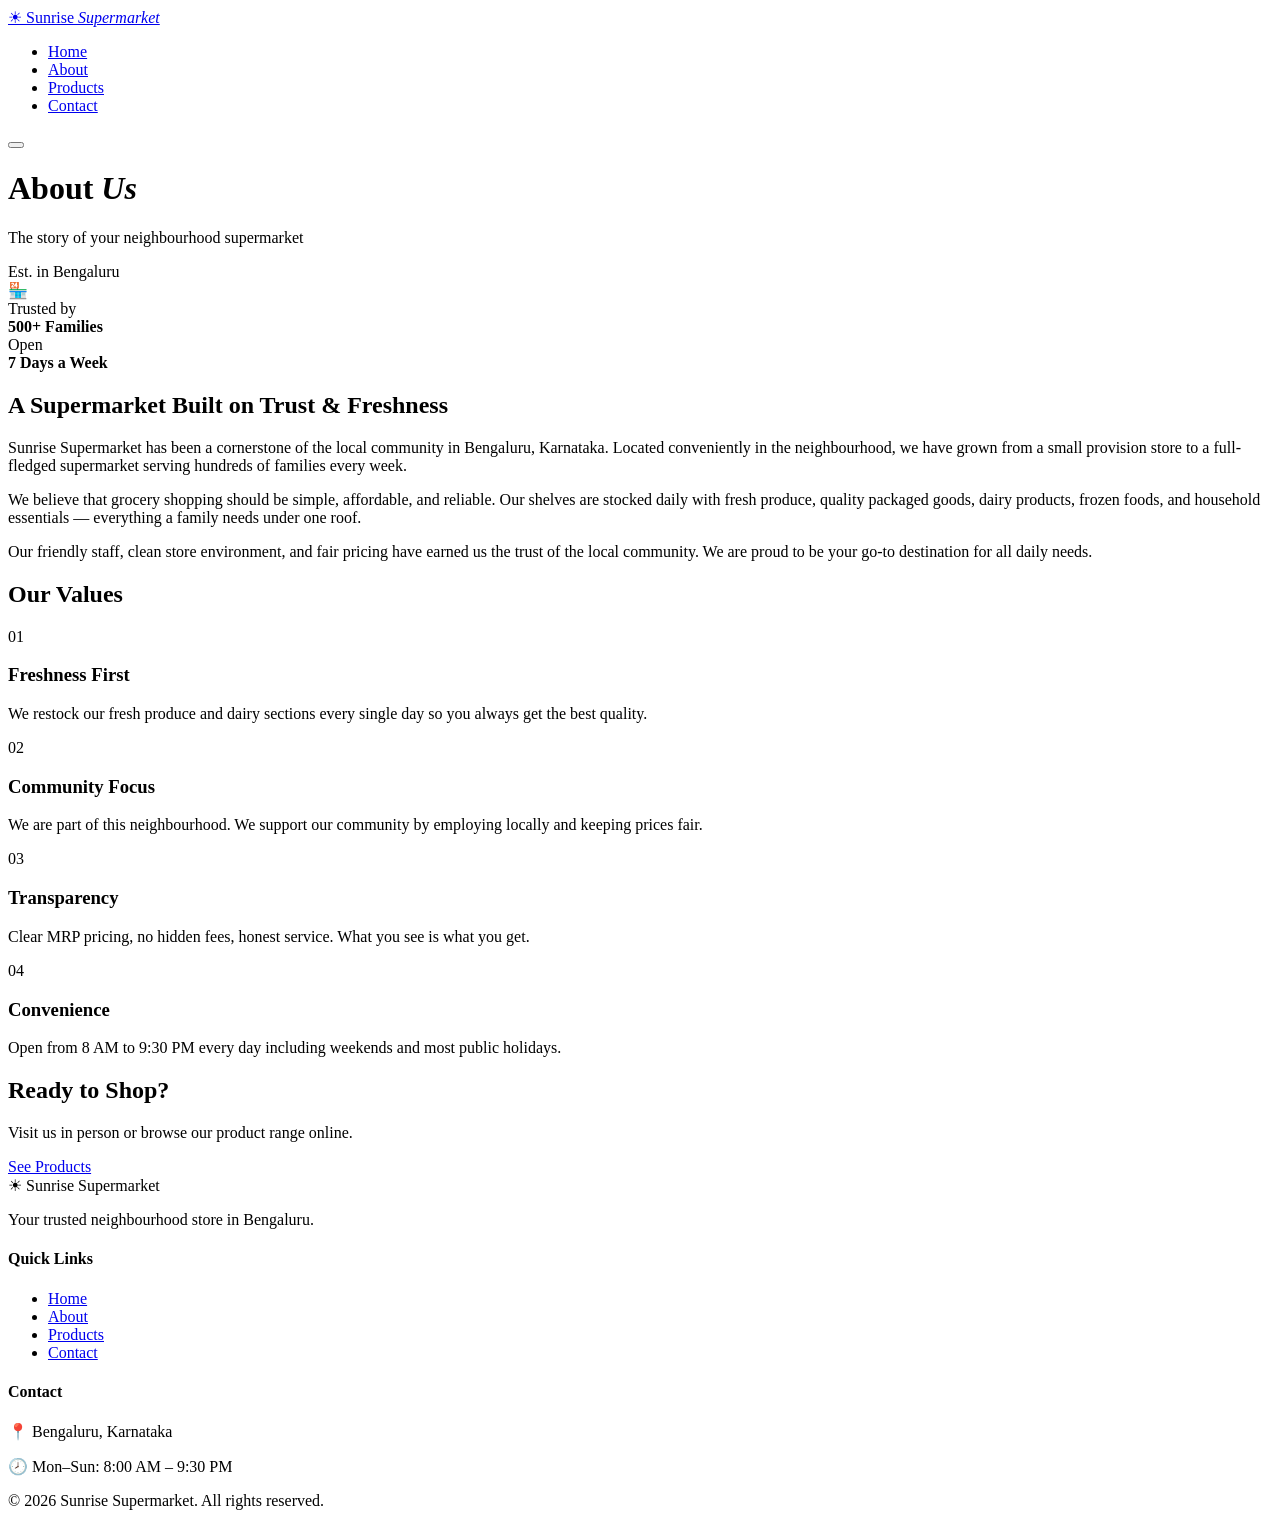
==== about.html @ eb3994ec "Add files via upload" ====
<!DOCTYPE html>
<html lang="en">
<head>
  <meta charset="UTF-8" />
  <meta name="viewport" content="width=device-width, initial-scale=1.0" />
  <title>About Us – Sunrise Supermarket</title>
  <link rel="stylesheet" href="css/style.css" />
  <link rel="preconnect" href="https://fonts.googleapis.com" />
  <link href="https://fonts.googleapis.com/css2?family=Playfair+Display:wght@700;900&family=DM+Sans:wght@300;400;500&display=swap" rel="stylesheet" />
</head>
<body>

  <nav class="navbar" id="navbar">
    <div class="nav-inner">
      <a href="index.html" class="logo">
        <span class="logo-sun">☀</span>
        <span>Sunrise <em>Supermarket</em></span>
      </a>
      <ul class="nav-links" id="navLinks">
        <li><a href="index.html">Home</a></li>
        <li><a href="about.html" class="active">About</a></li>
        <li><a href="products.html">Products</a></li>
        <li><a href="contact.html">Contact</a></li>
      </ul>
      <button class="hamburger" id="hamburger" aria-label="Menu">
        <span></span><span></span><span></span>
      </button>
    </div>
  </nav>

  <div class="page-header">
    <h1>About <em>Us</em></h1>
    <p>The story of your neighbourhood supermarket</p>
  </div>

  <section class="about-section">
    <div class="container about-grid">
      <div class="about-visual">
        <div class="about-badge">Est. in Bengaluru</div>
        <div class="about-graphic">
          <div class="big-emoji">🏪</div>
          <div class="stat-chip">Trusted by<br><strong>500+ Families</strong></div>
          <div class="stat-chip sc2">Open<br><strong>7 Days a Week</strong></div>
        </div>
      </div>
      <div class="about-text">
        <h2>A Supermarket Built on Trust &amp; Freshness</h2>
        <p>Sunrise Supermarket has been a cornerstone of the local community in Bengaluru, Karnataka. Located conveniently in the neighbourhood, we have grown from a small provision store to a full-fledged supermarket serving hundreds of families every week.</p>
        <p>We believe that grocery shopping should be simple, affordable, and reliable. Our shelves are stocked daily with fresh produce, quality packaged goods, dairy products, frozen foods, and household essentials — everything a family needs under one roof.</p>
        <p>Our friendly staff, clean store environment, and fair pricing have earned us the trust of the local community. We are proud to be your go-to destination for all daily needs.</p>
      </div>
    </div>
  </section>

  <section class="values-section">
    <div class="container">
      <h2 class="section-title">Our Values</h2>
      <div class="values-grid">
        <div class="value-card">
          <div class="val-num">01</div>
          <h3>Freshness First</h3>
          <p>We restock our fresh produce and dairy sections every single day so you always get the best quality.</p>
        </div>
        <div class="value-card">
          <div class="val-num">02</div>
          <h3>Community Focus</h3>
          <p>We are part of this neighbourhood. We support our community by employing locally and keeping prices fair.</p>
        </div>
        <div class="value-card">
          <div class="val-num">03</div>
          <h3>Transparency</h3>
          <p>Clear MRP pricing, no hidden fees, honest service. What you see is what you get.</p>
        </div>
        <div class="value-card">
          <div class="val-num">04</div>
          <h3>Convenience</h3>
          <p>Open from 8 AM to 9:30 PM every day including weekends and most public holidays.</p>
        </div>
      </div>
    </div>
  </section>

  <section class="cta-strip">
    <div class="container">
      <h2>Ready to Shop?</h2>
      <p>Visit us in person or browse our product range online.</p>
      <a href="products.html" class="btn btn-primary">See Products</a>
    </div>
  </section>

  <footer class="footer">
    <div class="container footer-inner">
      <div class="footer-brand">
        <span class="logo-sun">☀</span>
        <span>Sunrise Supermarket</span>
        <p>Your trusted neighbourhood store in Bengaluru.</p>
      </div>
      <div class="footer-links">
        <h4>Quick Links</h4>
        <ul>
          <li><a href="index.html">Home</a></li>
          <li><a href="about.html">About</a></li>
          <li><a href="products.html">Products</a></li>
          <li><a href="contact.html">Contact</a></li>
        </ul>
      </div>
      <div class="footer-contact">
        <h4>Contact</h4>
        <p>📍 Bengaluru, Karnataka</p>
        <p>🕗 Mon–Sun: 8:00 AM – 9:30 PM</p>
      </div>
    </div>
    <div class="footer-bottom">
      <p>© 2026 Sunrise Supermarket. All rights reserved.</p>
    </div>
  </footer>

  <script src="js/main.js"></script>
</body>
</html>
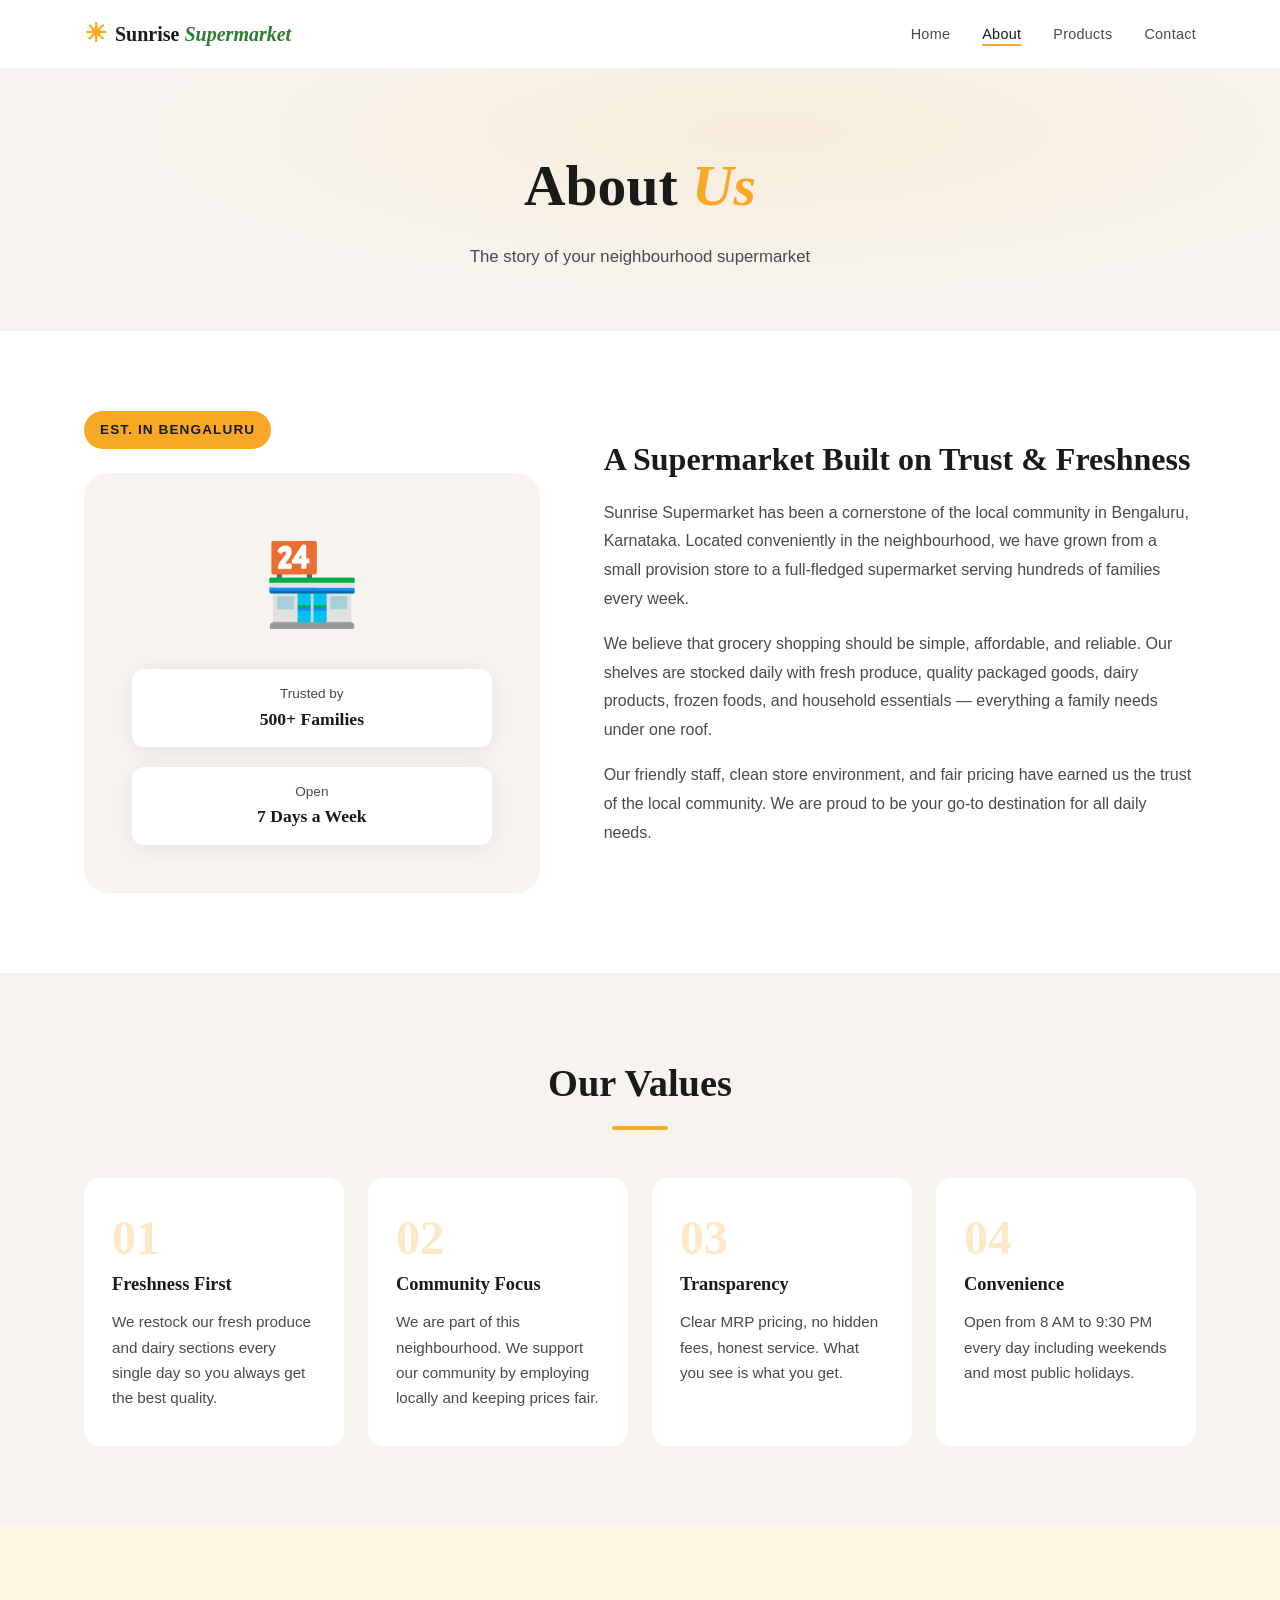
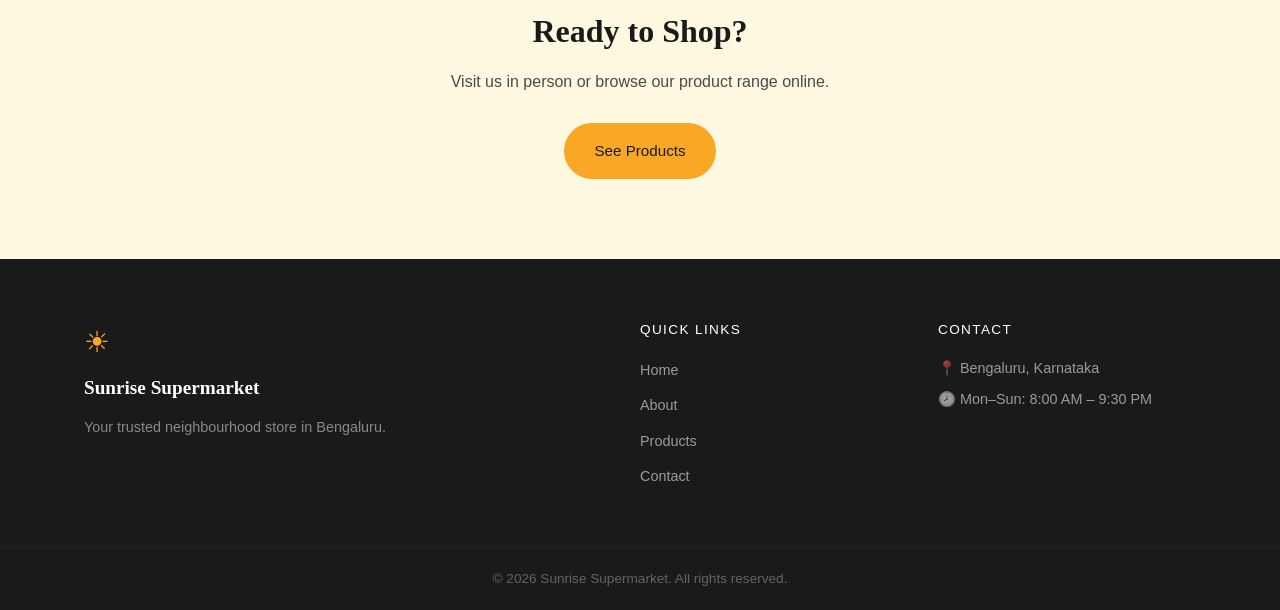
==== commit 75d2656c: "Update stylesheet and script paths in about.html" ====
--- a/about.html
+++ b/about.html
@@ -4,7 +4,7 @@
   <meta charset="UTF-8" />
   <meta name="viewport" content="width=device-width, initial-scale=1.0" />
   <title>About Us – Sunrise Supermarket</title>
-  <link rel="stylesheet" href="css/style.css" />
+  <link rel="stylesheet" href="style.css" />
   <link rel="preconnect" href="https://fonts.googleapis.com" />
   <link href="https://fonts.googleapis.com/css2?family=Playfair+Display:wght@700;900&family=DM+Sans:wght@300;400;500&display=swap" rel="stylesheet" />
 </head>
@@ -115,6 +115,6 @@
     </div>
   </footer>
 
-  <script src="js/main.js"></script>
+  <script src="main.js"></script>
 </body>
 </html>
--- a/style.css
+++ b/style.css
@@ -0,0 +1,984 @@
+/* ===== CSS VARIABLES ===== */
+:root {
+  --sun: #F9A825;
+  --sun-light: #FFF8E1;
+  --green: #2E7D32;
+  --green-light: #E8F5E9;
+  --dark: #1A1A1A;
+  --mid: #4A4A4A;
+  --light: #F7F4EF;
+  --white: #FFFFFF;
+  --radius: 16px;
+  --shadow: 0 4px 24px rgba(0,0,0,0.08);
+  --shadow-lg: 0 8px 40px rgba(0,0,0,0.12);
+  --font-display: 'Playfair Display', Georgia, serif;
+  --font-body: 'DM Sans', sans-serif;
+  --transition: all 0.3s cubic-bezier(0.4, 0, 0.2, 1);
+}
+
+/* ===== RESET & BASE ===== */
+*, *::before, *::after { box-sizing: border-box; margin: 0; padding: 0; }
+
+html { scroll-behavior: smooth; }
+
+body {
+  font-family: var(--font-body);
+  color: var(--dark);
+  background: var(--white);
+  line-height: 1.6;
+  overflow-x: hidden;
+}
+
+a { text-decoration: none; color: inherit; }
+ul { list-style: none; }
+img { max-width: 100%; }
+
+.container {
+  max-width: 1160px;
+  margin: 0 auto;
+  padding: 0 24px;
+}
+
+/* ===== NAVBAR ===== */
+.navbar {
+  position: fixed;
+  top: 0; left: 0; right: 0;
+  z-index: 1000;
+  background: rgba(255,255,255,0.95);
+  backdrop-filter: blur(12px);
+  border-bottom: 1px solid rgba(0,0,0,0.06);
+  transition: var(--transition);
+}
+
+.navbar.scrolled {
+  box-shadow: var(--shadow);
+}
+
+.nav-inner {
+  max-width: 1160px;
+  margin: 0 auto;
+  padding: 0 24px;
+  height: 68px;
+  display: flex;
+  align-items: center;
+  justify-content: space-between;
+}
+
+.logo {
+  display: flex;
+  align-items: center;
+  gap: 8px;
+  font-family: var(--font-display);
+  font-size: 1.25rem;
+  font-weight: 700;
+  color: var(--dark);
+}
+
+.logo-sun {
+  font-size: 1.6rem;
+  color: var(--sun);
+  animation: spin-slow 8s linear infinite;
+}
+
+@keyframes spin-slow {
+  from { transform: rotate(0deg); }
+  to { transform: rotate(360deg); }
+}
+
+.logo em {
+  font-style: italic;
+  color: var(--green);
+}
+
+.nav-links {
+  display: flex;
+  gap: 32px;
+}
+
+.nav-links a {
+  font-size: 0.9rem;
+  font-weight: 500;
+  color: var(--mid);
+  letter-spacing: 0.02em;
+  position: relative;
+  transition: var(--transition);
+}
+
+.nav-links a::after {
+  content: '';
+  position: absolute;
+  bottom: -4px; left: 0; right: 0;
+  height: 2px;
+  background: var(--sun);
+  transform: scaleX(0);
+  transition: var(--transition);
+}
+
+.nav-links a:hover, .nav-links a.active {
+  color: var(--dark);
+}
+
+.nav-links a:hover::after, .nav-links a.active::after {
+  transform: scaleX(1);
+}
+
+.hamburger {
+  display: none;
+  flex-direction: column;
+  gap: 5px;
+  background: none;
+  border: none;
+  cursor: pointer;
+  padding: 4px;
+}
+
+.hamburger span {
+  display: block;
+  width: 24px; height: 2px;
+  background: var(--dark);
+  border-radius: 2px;
+  transition: var(--transition);
+}
+
+/* ===== HERO ===== */
+.hero {
+  min-height: 100vh;
+  display: flex;
+  align-items: center;
+  justify-content: space-between;
+  padding: 100px 48px 60px;
+  max-width: 1160px;
+  margin: 0 auto;
+  gap: 40px;
+  position: relative;
+}
+
+.hero-bg {
+  position: fixed;
+  top: 0; left: 0; right: 0; bottom: 0;
+  z-index: -1;
+  background:
+    radial-gradient(ellipse at 80% 20%, rgba(249,168,37,0.08) 0%, transparent 50%),
+    radial-gradient(ellipse at 20% 80%, rgba(46,125,50,0.06) 0%, transparent 50%),
+    var(--light);
+}
+
+.hero-content {
+  flex: 1;
+  max-width: 560px;
+}
+
+.hero-tag {
+  display: inline-block;
+  background: var(--sun-light);
+  color: var(--green);
+  font-size: 0.85rem;
+  font-weight: 500;
+  padding: 6px 14px;
+  border-radius: 50px;
+  margin-bottom: 20px;
+  border: 1px solid rgba(46,125,50,0.2);
+}
+
+.hero h1 {
+  font-family: var(--font-display);
+  font-size: clamp(2.4rem, 5vw, 3.8rem);
+  line-height: 1.15;
+  color: var(--dark);
+  margin-bottom: 20px;
+  font-weight: 900;
+}
+
+.hero h1 em {
+  color: var(--sun);
+  font-style: italic;
+}
+
+.hero-sub {
+  font-size: 1.05rem;
+  color: var(--mid);
+  line-height: 1.7;
+  margin-bottom: 36px;
+  max-width: 440px;
+}
+
+.hero-btns {
+  display: flex;
+  gap: 16px;
+  flex-wrap: wrap;
+}
+
+.hero-visual {
+  display: grid;
+  grid-template-columns: 1fr 1fr;
+  gap: 16px;
+  flex-shrink: 0;
+}
+
+.fruit-card {
+  width: 120px;
+  height: 120px;
+  background: var(--white);
+  border-radius: var(--radius);
+  box-shadow: var(--shadow-lg);
+  display: flex;
+  align-items: center;
+  justify-content: center;
+  font-size: 3rem;
+  transition: var(--transition);
+  animation: float 3s ease-in-out infinite;
+}
+
+.fruit-card:hover { transform: scale(1.08); }
+.fc2 { animation-delay: 0.5s; }
+.fc3 { animation-delay: 1s; }
+.fc4 { animation-delay: 1.5s; }
+
+@keyframes float {
+  0%, 100% { transform: translateY(0); }
+  50% { transform: translateY(-8px); }
+}
+
+/* ===== BUTTONS ===== */
+.btn {
+  display: inline-flex;
+  align-items: center;
+  gap: 8px;
+  padding: 14px 28px;
+  border-radius: 50px;
+  font-family: var(--font-body);
+  font-size: 0.95rem;
+  font-weight: 500;
+  cursor: pointer;
+  transition: var(--transition);
+  border: 2px solid transparent;
+}
+
+.btn-primary {
+  background: var(--sun);
+  color: var(--dark);
+  border-color: var(--sun);
+}
+
+.btn-primary:hover {
+  background: #e69900;
+  border-color: #e69900;
+  transform: translateY(-2px);
+  box-shadow: 0 8px 24px rgba(249,168,37,0.35);
+}
+
+.btn-outline {
+  background: transparent;
+  color: var(--dark);
+  border-color: var(--dark);
+}
+
+.btn-outline:hover {
+  background: var(--dark);
+  color: var(--white);
+  transform: translateY(-2px);
+}
+
+.full-w { width: 100%; justify-content: center; }
+
+/* ===== SECTION TITLE ===== */
+.section-title {
+  font-family: var(--font-display);
+  font-size: clamp(1.8rem, 3vw, 2.6rem);
+  font-weight: 700;
+  text-align: center;
+  margin-bottom: 48px;
+  color: var(--dark);
+  position: relative;
+}
+
+.section-title.light { color: var(--white); }
+
+.section-title::after {
+  content: '';
+  display: block;
+  width: 56px;
+  height: 4px;
+  background: var(--sun);
+  border-radius: 2px;
+  margin: 12px auto 0;
+}
+
+/* ===== FEATURES ===== */
+.features {
+  padding: 100px 0;
+  background: var(--white);
+}
+
+.features-grid {
+  display: grid;
+  grid-template-columns: repeat(auto-fit, minmax(240px, 1fr));
+  gap: 24px;
+}
+
+.feature-card {
+  background: var(--light);
+  border-radius: var(--radius);
+  padding: 36px 28px;
+  transition: var(--transition);
+  border: 1px solid transparent;
+}
+
+.feature-card:hover {
+  transform: translateY(-6px);
+  box-shadow: var(--shadow-lg);
+  border-color: var(--sun);
+}
+
+.feat-icon {
+  font-size: 2.4rem;
+  margin-bottom: 16px;
+}
+
+.feature-card h3 {
+  font-family: var(--font-display);
+  font-size: 1.2rem;
+  margin-bottom: 10px;
+  font-weight: 700;
+}
+
+.feature-card p {
+  color: var(--mid);
+  font-size: 0.95rem;
+  line-height: 1.6;
+}
+
+/* ===== CATEGORIES ===== */
+.categories {
+  padding: 80px 0;
+  background: var(--light);
+}
+
+.cat-grid {
+  display: grid;
+  grid-template-columns: repeat(auto-fit, minmax(160px, 1fr));
+  gap: 16px;
+}
+
+.cat-card {
+  background: var(--cat-color, #fff);
+  border-radius: var(--radius);
+  padding: 32px 20px;
+  text-align: center;
+  transition: var(--transition);
+  display: block;
+  border: 2px solid transparent;
+}
+
+.cat-card:hover {
+  transform: translateY(-4px);
+  box-shadow: var(--shadow);
+  border-color: var(--sun);
+}
+
+.cat-emoji {
+  font-size: 2.4rem;
+  display: block;
+  margin-bottom: 12px;
+}
+
+.cat-card h3 {
+  font-size: 0.9rem;
+  font-weight: 500;
+  color: var(--dark);
+}
+
+/* ===== TESTIMONIALS ===== */
+.testimonials {
+  padding: 100px 0;
+  background: var(--green);
+}
+
+.testi-grid {
+  display: grid;
+  grid-template-columns: repeat(auto-fit, minmax(280px, 1fr));
+  gap: 24px;
+}
+
+.testi-card {
+  background: rgba(255,255,255,0.12);
+  backdrop-filter: blur(8px);
+  border: 1px solid rgba(255,255,255,0.2);
+  border-radius: var(--radius);
+  padding: 32px 28px;
+  color: var(--white);
+  transition: var(--transition);
+}
+
+.testi-card:hover {
+  background: rgba(255,255,255,0.18);
+  transform: translateY(-4px);
+}
+
+.testi-card p {
+  font-size: 1rem;
+  line-height: 1.7;
+  margin-bottom: 20px;
+  font-style: italic;
+  opacity: 0.9;
+}
+
+.testi-author {
+  display: flex;
+  align-items: center;
+  gap: 12px;
+  margin-bottom: 12px;
+}
+
+.avatar {
+  width: 42px; height: 42px;
+  background: var(--sun);
+  border-radius: 50%;
+  display: flex;
+  align-items: center;
+  justify-content: center;
+  font-weight: 700;
+  font-size: 1.1rem;
+  color: var(--dark);
+  flex-shrink: 0;
+}
+
+.testi-author strong {
+  display: block;
+  font-size: 0.95rem;
+}
+
+.testi-author span {
+  font-size: 0.8rem;
+  opacity: 0.7;
+}
+
+.stars {
+  color: var(--sun);
+  font-size: 1rem;
+  letter-spacing: 2px;
+}
+
+/* ===== CTA STRIP ===== */
+.cta-strip {
+  padding: 80px 0;
+  background: var(--sun-light);
+  text-align: center;
+}
+
+.cta-strip h2 {
+  font-family: var(--font-display);
+  font-size: 2rem;
+  font-weight: 700;
+  margin-bottom: 12px;
+}
+
+.cta-strip p {
+  color: var(--mid);
+  margin-bottom: 28px;
+  font-size: 1rem;
+}
+
+/* ===== FOOTER ===== */
+.footer {
+  background: var(--dark);
+  color: rgba(255,255,255,0.8);
+  padding: 60px 0 0;
+}
+
+.footer-inner {
+  display: grid;
+  grid-template-columns: 2fr 1fr 1fr;
+  gap: 40px;
+  padding-bottom: 48px;
+}
+
+.footer-brand {
+  display: flex;
+  flex-direction: column;
+  gap: 8px;
+}
+
+.footer-brand .logo-sun {
+  font-size: 1.8rem;
+}
+
+.footer-brand span:last-of-type {
+  font-family: var(--font-display);
+  font-size: 1.2rem;
+  color: var(--white);
+  font-weight: 700;
+}
+
+.footer-brand p {
+  font-size: 0.9rem;
+  opacity: 0.6;
+  margin-top: 4px;
+}
+
+.footer-links h4, .footer-contact h4 {
+  color: var(--white);
+  font-size: 0.85rem;
+  text-transform: uppercase;
+  letter-spacing: 0.1em;
+  margin-bottom: 16px;
+  font-weight: 500;
+}
+
+.footer-links li {
+  margin-bottom: 10px;
+}
+
+.footer-links a {
+  font-size: 0.9rem;
+  opacity: 0.7;
+  transition: var(--transition);
+}
+
+.footer-links a:hover {
+  opacity: 1;
+  color: var(--sun);
+}
+
+.footer-contact p {
+  font-size: 0.9rem;
+  opacity: 0.7;
+  margin-bottom: 8px;
+}
+
+.footer-bottom {
+  border-top: 1px solid rgba(255,255,255,0.1);
+  text-align: center;
+  padding: 20px;
+  font-size: 0.85rem;
+  opacity: 0.4;
+}
+
+/* ===== PAGE HEADER ===== */
+.page-header {
+  padding: 140px 48px 60px;
+  text-align: center;
+  background: var(--light);
+  background-image: radial-gradient(ellipse at 60% 40%, rgba(249,168,37,0.1) 0%, transparent 60%);
+}
+
+.page-header h1 {
+  font-family: var(--font-display);
+  font-size: clamp(2.4rem, 5vw, 3.6rem);
+  font-weight: 900;
+  margin-bottom: 12px;
+}
+
+.page-header h1 em {
+  color: var(--sun);
+  font-style: italic;
+}
+
+.page-header p {
+  font-size: 1.05rem;
+  color: var(--mid);
+}
+
+/* ===== ABOUT PAGE ===== */
+.about-section {
+  padding: 80px 0;
+}
+
+.about-grid {
+  display: grid;
+  grid-template-columns: 1fr 1.3fr;
+  gap: 64px;
+  align-items: center;
+}
+
+.about-visual {
+  position: relative;
+}
+
+.about-badge {
+  background: var(--sun);
+  color: var(--dark);
+  font-weight: 700;
+  font-size: 0.85rem;
+  padding: 8px 16px;
+  border-radius: 50px;
+  display: inline-block;
+  margin-bottom: 24px;
+  text-transform: uppercase;
+  letter-spacing: 0.08em;
+}
+
+.about-graphic {
+  background: var(--light);
+  border-radius: 24px;
+  padding: 48px;
+  display: flex;
+  flex-direction: column;
+  align-items: center;
+  gap: 20px;
+  position: relative;
+}
+
+.big-emoji {
+  font-size: 5rem;
+}
+
+.stat-chip {
+  background: var(--white);
+  border-radius: 12px;
+  padding: 14px 20px;
+  text-align: center;
+  box-shadow: var(--shadow);
+  font-size: 0.85rem;
+  color: var(--mid);
+  width: 100%;
+}
+
+.stat-chip strong {
+  display: block;
+  font-size: 1.1rem;
+  color: var(--dark);
+  font-family: var(--font-display);
+  font-weight: 700;
+}
+
+.about-text h2 {
+  font-family: var(--font-display);
+  font-size: clamp(1.6rem, 2.5vw, 2.2rem);
+  font-weight: 700;
+  margin-bottom: 20px;
+  line-height: 1.2;
+}
+
+.about-text p {
+  color: var(--mid);
+  font-size: 1rem;
+  line-height: 1.8;
+  margin-bottom: 16px;
+}
+
+.values-section {
+  padding: 80px 0;
+  background: var(--light);
+}
+
+.values-grid {
+  display: grid;
+  grid-template-columns: repeat(auto-fit, minmax(220px, 1fr));
+  gap: 24px;
+}
+
+.value-card {
+  background: var(--white);
+  border-radius: var(--radius);
+  padding: 36px 28px;
+  transition: var(--transition);
+}
+
+.value-card:hover {
+  transform: translateY(-6px);
+  box-shadow: var(--shadow-lg);
+}
+
+.val-num {
+  font-family: var(--font-display);
+  font-size: 3rem;
+  font-weight: 900;
+  color: rgba(249,168,37,0.25);
+  line-height: 1;
+  margin-bottom: 8px;
+}
+
+.value-card h3 {
+  font-family: var(--font-display);
+  font-size: 1.15rem;
+  font-weight: 700;
+  margin-bottom: 10px;
+}
+
+.value-card p {
+  color: var(--mid);
+  font-size: 0.95rem;
+  line-height: 1.65;
+}
+
+/* ===== PRODUCTS PAGE ===== */
+.products-section {
+  padding: 60px 0;
+}
+
+.filter-tabs {
+  display: flex;
+  gap: 10px;
+  flex-wrap: wrap;
+  margin-bottom: 40px;
+}
+
+.filter-btn {
+  background: var(--light);
+  border: 2px solid transparent;
+  border-radius: 50px;
+  padding: 10px 20px;
+  font-family: var(--font-body);
+  font-size: 0.9rem;
+  font-weight: 500;
+  cursor: pointer;
+  transition: var(--transition);
+  color: var(--mid);
+}
+
+.filter-btn.active, .filter-btn:hover {
+  background: var(--sun);
+  color: var(--dark);
+  border-color: var(--sun);
+}
+
+.products-grid {
+  display: grid;
+  grid-template-columns: repeat(auto-fill, minmax(200px, 1fr));
+  gap: 20px;
+}
+
+.prod-card {
+  background: var(--white);
+  border: 2px solid var(--light);
+  border-radius: var(--radius);
+  padding: 28px 20px;
+  text-align: center;
+  transition: var(--transition);
+}
+
+.prod-card:hover {
+  border-color: var(--sun);
+  transform: translateY(-4px);
+  box-shadow: var(--shadow);
+}
+
+.prod-card.hidden {
+  display: none;
+}
+
+.prod-emoji {
+  font-size: 2.8rem;
+  margin-bottom: 12px;
+}
+
+.prod-card h3 {
+  font-family: var(--font-display);
+  font-size: 1rem;
+  font-weight: 700;
+  margin-bottom: 6px;
+}
+
+.prod-card p {
+  font-size: 0.85rem;
+  color: var(--mid);
+  margin-bottom: 12px;
+}
+
+.price {
+  display: inline-block;
+  background: var(--green-light);
+  color: var(--green);
+  font-weight: 700;
+  font-size: 0.95rem;
+  padding: 4px 14px;
+  border-radius: 50px;
+}
+
+/* ===== CONTACT PAGE ===== */
+.contact-section {
+  padding: 60px 0;
+}
+
+.contact-grid {
+  display: grid;
+  grid-template-columns: 1fr 1.2fr;
+  gap: 56px;
+  align-items: start;
+  margin-bottom: 48px;
+}
+
+.contact-info h2 {
+  font-family: var(--font-display);
+  font-size: 1.8rem;
+  font-weight: 700;
+  margin-bottom: 16px;
+  line-height: 1.2;
+}
+
+.contact-info > p {
+  color: var(--mid);
+  line-height: 1.7;
+  margin-bottom: 32px;
+}
+
+.info-cards {
+  display: flex;
+  flex-direction: column;
+  gap: 16px;
+}
+
+.info-card {
+  background: var(--light);
+  border-radius: var(--radius);
+  padding: 20px;
+  display: flex;
+  gap: 16px;
+  align-items: flex-start;
+}
+
+.info-icon {
+  font-size: 1.5rem;
+  flex-shrink: 0;
+}
+
+.info-card h4 {
+  font-size: 0.85rem;
+  text-transform: uppercase;
+  letter-spacing: 0.06em;
+  margin-bottom: 4px;
+  font-weight: 600;
+  color: var(--mid);
+}
+
+.info-card p {
+  font-size: 0.95rem;
+  color: var(--dark);
+}
+
+.map-link {
+  color: var(--green);
+  font-weight: 600;
+  font-size: 0.95rem;
+  text-decoration: underline;
+  text-underline-offset: 3px;
+}
+
+.contact-form-wrap {
+  background: var(--light);
+  border-radius: 24px;
+  padding: 40px;
+}
+
+.contact-form h3 {
+  font-family: var(--font-display);
+  font-size: 1.4rem;
+  font-weight: 700;
+  margin-bottom: 28px;
+}
+
+.form-group {
+  margin-bottom: 20px;
+}
+
+.form-group label {
+  display: block;
+  font-size: 0.85rem;
+  font-weight: 500;
+  margin-bottom: 8px;
+  color: var(--mid);
+  text-transform: uppercase;
+  letter-spacing: 0.04em;
+}
+
+.form-group input,
+.form-group textarea {
+  width: 100%;
+  background: var(--white);
+  border: 2px solid transparent;
+  border-radius: 12px;
+  padding: 14px 16px;
+  font-family: var(--font-body);
+  font-size: 0.95rem;
+  color: var(--dark);
+  transition: var(--transition);
+  outline: none;
+}
+
+.form-group input:focus,
+.form-group textarea:focus {
+  border-color: var(--sun);
+  box-shadow: 0 0 0 4px rgba(249,168,37,0.12);
+}
+
+.form-group textarea { resize: vertical; }
+
+.form-success {
+  display: none;
+  margin-top: 16px;
+  background: var(--green-light);
+  color: var(--green);
+  border-radius: 12px;
+  padding: 16px;
+  font-size: 0.95rem;
+  font-weight: 500;
+}
+
+.map-container {
+  margin-top: 0;
+}
+
+/* ===== ANIMATIONS ===== */
+.fade-in {
+  opacity: 0;
+  transform: translateY(20px);
+  animation: fadeUp 0.7s ease forwards;
+}
+
+.delay-1 { animation-delay: 0.15s; }
+.delay-2 { animation-delay: 0.3s; }
+.delay-3 { animation-delay: 0.45s; }
+
+@keyframes fadeUp {
+  to { opacity: 1; transform: translateY(0); }
+}
+
+/* ===== RESPONSIVE ===== */
+@media (max-width: 900px) {
+  .hero {
+    flex-direction: column;
+    padding: 100px 24px 60px;
+    text-align: center;
+  }
+
+  .hero-btns { justify-content: center; }
+  .hero-sub { margin: 0 auto 36px; }
+  .hero-visual { display: none; }
+
+  .about-grid,
+  .contact-grid {
+    grid-template-columns: 1fr;
+    gap: 40px;
+  }
+
+  .footer-inner {
+    grid-template-columns: 1fr 1fr;
+  }
+
+  .footer-brand { grid-column: 1 / -1; }
+}
+
+@media (max-width: 640px) {
+  .nav-links {
+    display: none;
+    position: absolute;
+    top: 68px; left: 0; right: 0;
+    background: var(--white);
+    flex-direction: column;
+    padding: 20px 24px;
+    gap: 16px;
+    border-bottom: 1px solid rgba(0,0,0,0.08);
+    box-shadow: var(--shadow);
+  }
+
+  .nav-links.open { display: flex; }
+
+  .hamburger { display: flex; }
+
+  .footer-inner { grid-template-columns: 1fr; }
+
+  .contact-form-wrap { padding: 28px 20px; }
+
+  .page-header { padding: 120px 24px 48px; }
+}
